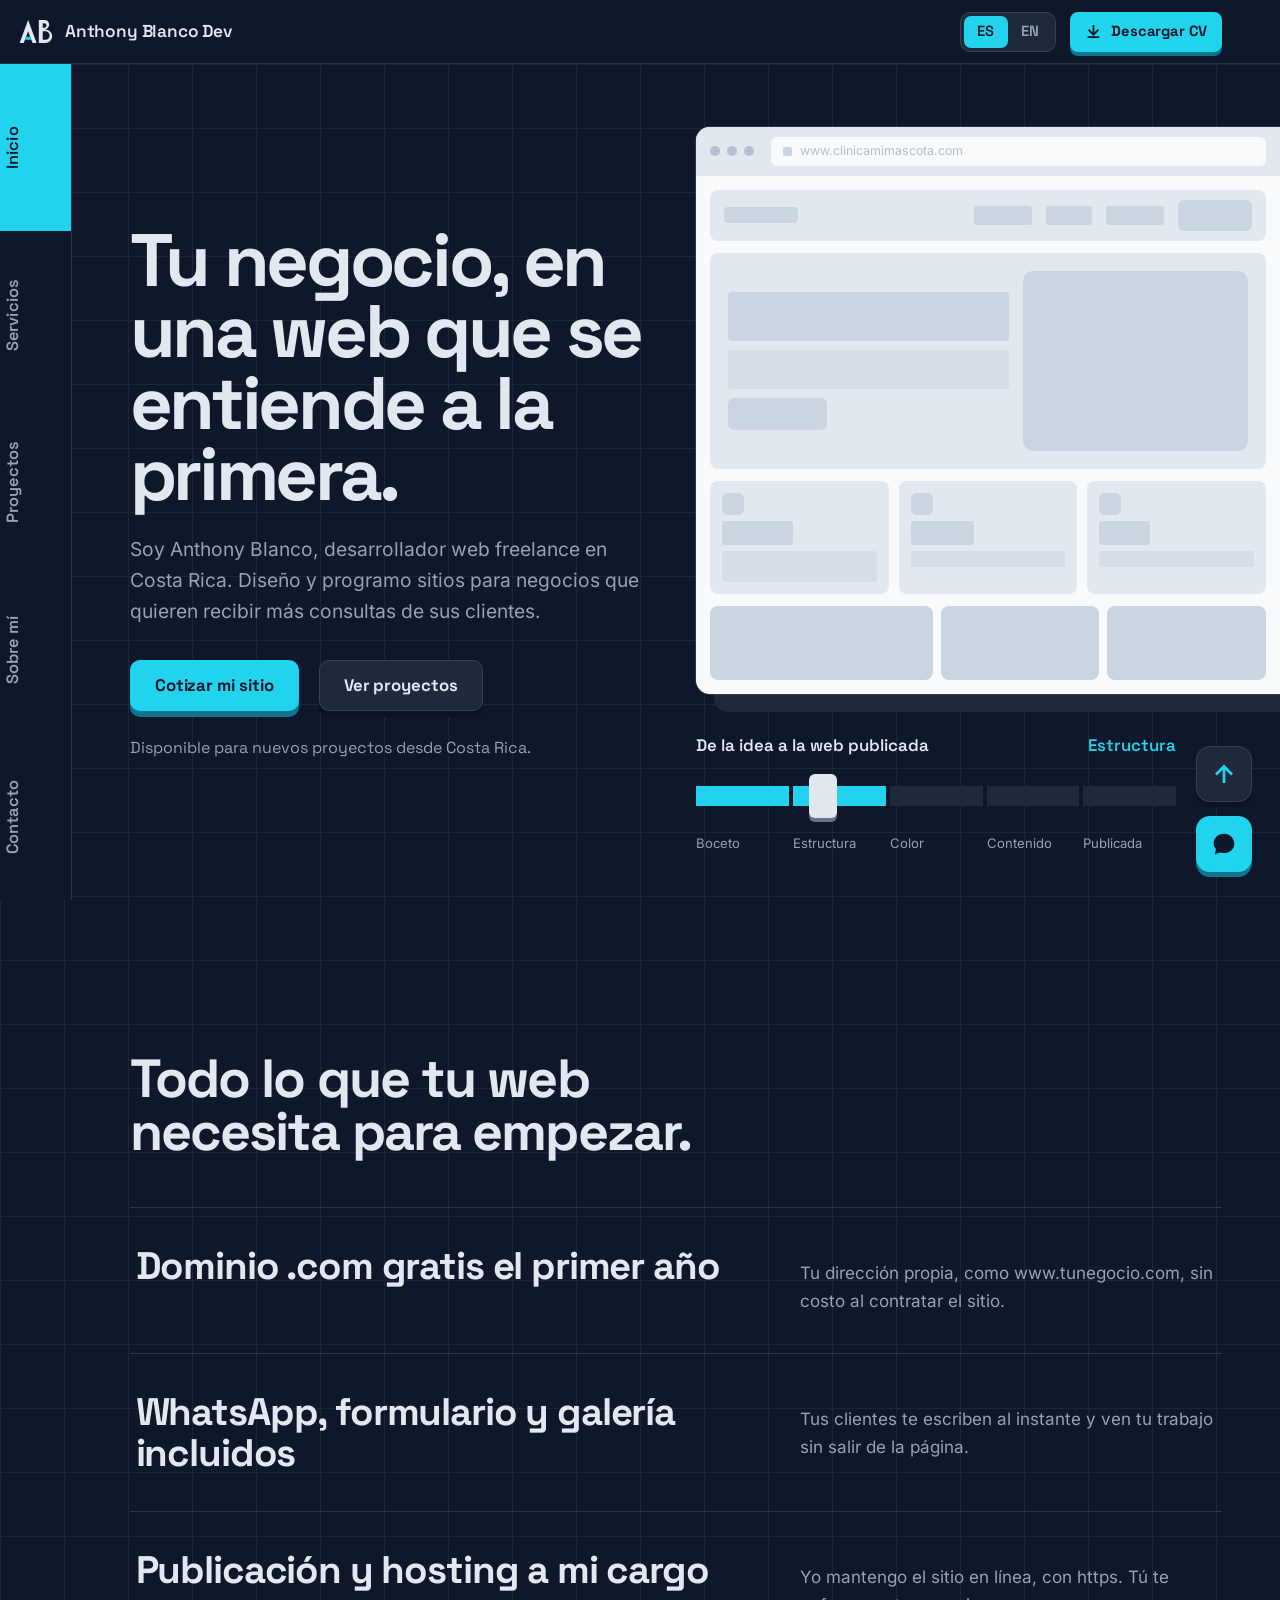
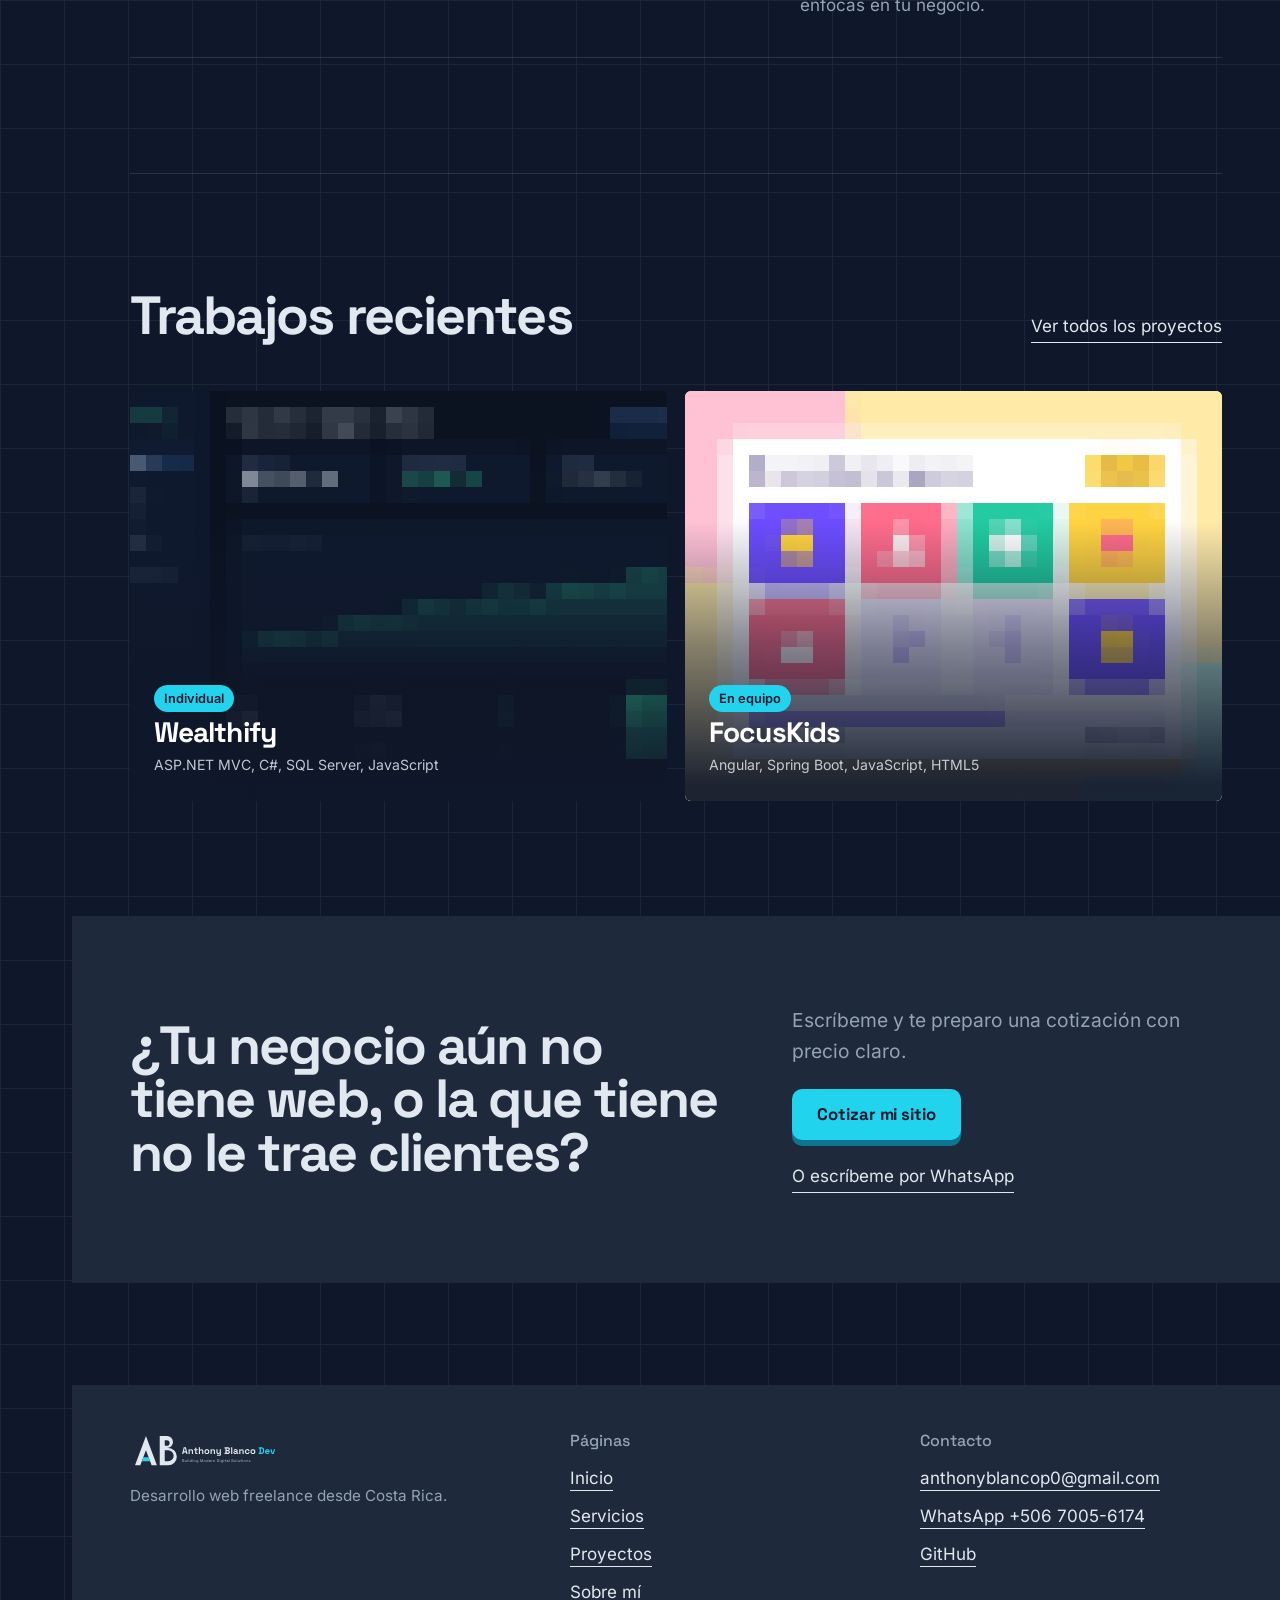
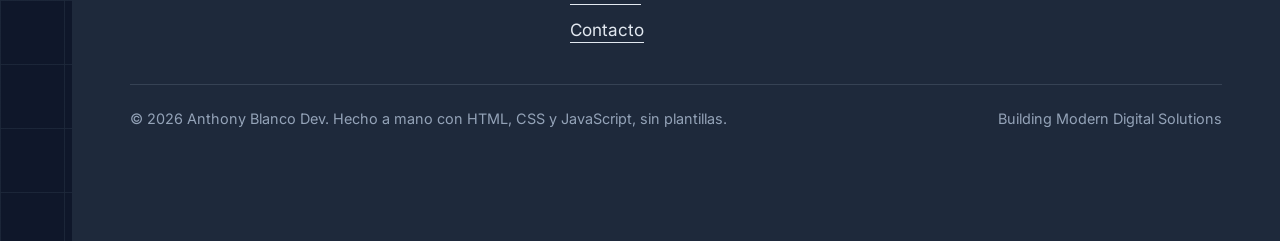
==== proyecto/index.html @ fc7e2f0b "Portafolio freelance multipágina en proyecto/ Cinco páginas, ES/EN, galería con enfoque pixelado, tr" ====
<!DOCTYPE html>
<html lang="es" data-lang="es">
<head>
<meta charset="UTF-8">
<meta name="viewport" content="width=device-width, initial-scale=1">
<title data-i18n="t.home">Anthony Blanco Dev | Desarrollador web freelance en Costa Rica</title>
<meta name="description" content="Sitios web a la medida para negocios en Costa Rica: WhatsApp, formulario, galería, dominio .com y hosting incluidos." data-i18n-attr="content:t.home.d">
<meta name="theme-color" content="#0F172A">
<link rel="canonical" href="https://anthonyblanco-dev.github.io/proyecto/">
<meta property="og:type" content="website">
<meta property="og:title" content="Anthony Blanco Dev | Desarrollador web freelance en Costa Rica">
<meta property="og:description" content="Sitios web a la medida para negocios en Costa Rica: WhatsApp, formulario, galería, dominio .com y hosting incluidos.">
<meta property="og:url" content="https://anthonyblanco-dev.github.io/proyecto/">
<meta property="og:image" content="https://anthonyblanco-dev.github.io/proyecto/promo.png">
<meta name="twitter:card" content="summary_large_image">
<link rel="icon" href="assets/brand/favicon.svg" type="image/svg+xml">
<link rel="icon" href="assets/brand/favicon-32.png" sizes="32x32" type="image/png">
<link rel="icon" href="assets/brand/favicon.ico" sizes="any">
<link rel="apple-touch-icon" href="assets/brand/favicon-512.png">
<link rel="preload" href="assets/fonts/space-grotesk-latin-wght-normal.woff2" as="font" type="font/woff2" crossorigin>
<link rel="preload" href="assets/fonts/inter-latin-wght-normal.woff2" as="font" type="font/woff2" crossorigin>
<link rel="stylesheet" href="assets/css/main.css">
<script>
try {
  if (localStorage.getItem("ab-lang") === "en") { document.documentElement.lang = "en"; document.documentElement.dataset.lang = "en"; }
  if (sessionStorage.getItem("ab-mosaic") && !matchMedia("(prefers-reduced-motion: reduce)").matches) document.documentElement.classList.add("is-entering");
} catch (e) {}
</script>
<script type="application/ld+json">{"@context":"https://schema.org","@type":"ProfessionalService","name":"Anthony Blanco Dev","description":"Desarrollo web freelance desde Costa Rica","url":"https://anthonyblanco-dev.github.io/proyecto/","email":"anthonyblancop0@gmail.com","telephone":"+50670056174","areaServed":"CR","founder":{"@type":"Person","name":"Anthony Blanco Paniagua"}}</script>
</head>
<body data-page="index.html">
<a data-i18n="skip" class="skip" href="#contenido">Saltar al contenido</a>

<header class="site-head">
  <a class="brand" href="index.html" aria-label="Anthony Blanco Dev, ir al inicio" data-i18n-attr="aria-label:brand.aria">
    <img src="assets/brand/logo-monograma.svg" alt="" width="34" height="34">
    <span>Anthony Blanco Dev</span>
  </a>
  <div class="head-tools">
    <div class="lang" role="group" aria-label="Cambiar idioma" data-i18n-attr="aria-label:lang.aria" data-lang="es">
      <button type="button" data-set-lang="es" lang="es" aria-pressed="true" aria-label="Español">ES</button>
      <button type="button" data-set-lang="en" lang="en" aria-pressed="false" aria-label="English">EN</button>
    </div>
    <a class="key key--sm" href="assets/cv/CV_Imagen_Anthony_Blanco_ES.pdf" download><svg viewBox="0 0 24 24" aria-hidden="true"><path d="M12 4v11M6 10.5 12 16.5l6-6M5 20h14" fill="none" stroke="currentColor" stroke-width="2.6" stroke-linecap="square"/></svg><span class="cv-long" data-i18n="cv.dl">Descargar CV</span><span class="cv-short" data-i18n="cv.dl2">CV</span></a>
  </div>
</header>

<nav class="rail" aria-label="Navegación principal" data-i18n-attr="aria-label:nav.aria">
  <ul><li><a href="index.html" aria-current="page" data-i18n="nav.home">Inicio</a></li><li><a href="servicios.html" data-i18n="nav.services">Servicios</a></li><li><a href="proyectos.html" data-i18n="nav.projects">Proyectos</a></li><li><a href="sobre-mi.html" data-i18n="nav.about">Sobre mí</a></li><li><a href="contacto.html" data-i18n="nav.contact">Contacto</a></li></ul><span class="marker" aria-hidden="true"></span>
</nav>

<main id="contenido" tabindex="-1">

<section class="hero" aria-labelledby="h-hero">
  <div class="hero__copy stack">
    <h1 id="h-hero" class="h-xl" data-i18n="home.h1">Tu negocio, en una web que se entiende a la primera.</h1>
    <p data-i18n="home.lead" class="lead">Soy Anthony Blanco, desarrollador web freelance en Costa Rica. Diseño y programo sitios para negocios que quieren recibir más consultas de sus clientes.</p>
    <div class="hero__cta">
      <a class="key" href="contacto.html" data-i18n="cta.quote">Cotizar mi sitio</a>
      <a class="key key--ghost" href="proyectos.html" data-i18n="cta.projects">Ver proyectos</a>
    </div>
    <p data-i18n="home.place" class="hero__place">Disponible para nuevos proyectos desde Costa Rica.</p>
  </div>

  <div class="builder" id="builder" data-stage="0">
    <div class="builder__frame" role="img" aria-label="Maqueta de la web de una clínica veterinaria que se construye por etapas: boceto, estructura, color, contenido y publicada." data-i18n-attr="aria-label:mock.aria">
      <div class="win-bar" aria-hidden="true"><i></i><i></i><i></i><span class="win-url"><span class="lock"></span><span class="url-t">www.clinicamimascota.com</span></span></div>
      <div class="site" aria-hidden="true">
        <div class="s-nav s-box"><span class="s-logo">Mi Mascota</span><span class="sp"></span>
          <span class="s-link" data-i18n="mock.l1">Servicios</span><span class="s-link" data-i18n="mock.l2">Equipo</span><span class="s-link" data-i18n="mock.l3">Contacto</span><span class="s-btn" data-i18n="mock.cta">Agendar</span></div>
        <div class="s-hero s-box">
          <div class="s-copy"><span class="s-h" data-i18n="mock.h">Cuidamos a tu mascota como a la nuestra</span><span class="s-p" data-i18n="mock.p">Consultas, vacunas y cirugía con atención cercana.</span><span class="s-cta" data-i18n="mock.cta2">Agendar cita</span></div>
          <div class="s-pic"><svg viewBox="0 0 64 64" aria-hidden="true"><g fill="#14532d"><ellipse cx="32" cy="42" rx="14" ry="11"/><ellipse cx="13" cy="28" rx="6" ry="8"/><ellipse cx="25" cy="17" rx="6" ry="8.5"/><ellipse cx="39" cy="17" rx="6" ry="8.5"/><ellipse cx="51" cy="28" rx="6" ry="8"/></g></svg></div>
        </div>
        <div class="s-cards">
          <div class="s-card s-box"><i class="ic"></i><b data-i18n="mock.c1">Consultas</b><span class="t" data-i18n="mock.c1t">Revisión completa de tu mascota.</span></div>
          <div class="s-card s-box"><i class="ic"></i><b data-i18n="mock.c2">Vacunas</b><span class="t" data-i18n="mock.c2t">Esquema al día, sin filas.</span></div>
          <div class="s-card s-box"><i class="ic"></i><b data-i18n="mock.c3">Cirugía</b><span class="t" data-i18n="mock.c3t">Equipo y sala preparados.</span></div>
        </div>
        <div class="s-gal"><i></i><i></i><i></i></div>
        <span class="s-live" data-i18n="mock.live">En línea</span>
        <span class="s-wa"><svg viewBox="0 0 24 24" aria-hidden="true"><path d="M12 2.5C6.7 2.5 2.5 6.4 2.5 11.2c0 2 .8 3.9 2.1 5.4L3.6 21.5l4.9-1.7c1.1.4 2.3.6 3.5.6 5.3 0 9.5-3.9 9.5-8.7S17.300 2.500 12 2.500z" fill="currentColor"/><circle cx="8" cy="11.3" r="1.35" fill="#16a34a"/><circle cx="12" cy="11.3" r="1.35" fill="#16a34a"/><circle cx="16" cy="11.3" r="1.35" fill="#16a34a"/></svg></span>
      </div>
    </div>
    <div class="stages">
      <div class="stages__label"><span data-i18n="stages.title">De la idea a la web publicada</span><output id="stage-name" aria-live="polite">Boceto</output></div>
      <div class="stages__track">
        <div class="stages__cells" aria-hidden="true"><i></i><i></i><i></i><i></i><i></i></div>
        <input type="range" id="stage" min="0" max="4" step="1" value="0" aria-label="Etapa del proyecto" data-i18n-attr="aria-label:stages.aria">
      </div>
      <div class="stages__names"><button type="button" data-stage-go="0" data-i18n="js.st0">Boceto</button><button type="button" data-stage-go="1" data-i18n="js.st1">Estructura</button><button type="button" data-stage-go="2" data-i18n="js.st2">Color</button><button type="button" data-stage-go="3" data-i18n="js.st3">Contenido</button><button type="button" data-stage-go="4" data-i18n="js.st4">Publicada</button></div>
    </div>
  </div>
</section>

<section class="sec" aria-labelledby="h-facts">
  <div class="wrap">
    <div class="split-head"><h2 id="h-facts" class="h-lg" style="max-width:18ch" data-i18n="home.facts.h">Todo lo que tu web necesita para empezar.</h2></div>
    <div class="facts">
      <div class="fact"><h3 data-i18n="home.f1.h">Dominio .com gratis el primer año</h3><p data-i18n="home.f1.p">Tu dirección propia, como www.tunegocio.com, sin costo al contratar el sitio.</p></div>
      <div class="fact"><h3 data-i18n="home.f2.h">WhatsApp, formulario y galería incluidos</h3><p data-i18n="home.f2.p">Tus clientes te escriben al instante y ven tu trabajo sin salir de la página.</p></div>
      <div class="fact"><h3 data-i18n="home.f3.h">Publicación y hosting a mi cargo</h3><p data-i18n="home.f3.p">Yo mantengo el sitio en línea, con https. Tú te enfocas en tu negocio.</p></div>
    </div>
  </div>
</section>

<section class="sec" aria-labelledby="h-recent">
  <div class="wrap">
    <div class="split-head">
      <h2 id="h-recent" class="h-lg" data-i18n="home.recent">Trabajos recientes</h2>
      <a class="link" href="proyectos.html" data-i18n="home.all">Ver todos los proyectos</a>
    </div>
    <div class="gallery gallery--home">
      <div class="cell"><a class="tile" href="proyectos.html?p=wealthify" data-pid="wealthify"><img src="assets/img/proyectos/wealthify.webp" alt="Panel de Wealthify con gráfico de rendimiento y lista de acciones" data-i18n-attr="alt:p.wealthify.alt" width="1200" height="800" loading="lazy" decoding="async"><canvas aria-hidden="true"></canvas><span class="tile__info"><span class="tile__tag" data-i18n="kind.individual">Individual</span><span class="tile__name">Wealthify</span><span class="tile__tech">ASP.NET MVC, C#, SQL Server, JavaScript</span></span><span class="tile__hint"><svg viewBox="0 0 24 24" aria-hidden="true"><path d="M9 5H5v4M15 19h4v-4M5 5l5.5 5.5M19 19l-5.5-5.5" fill="none" stroke="currentColor" stroke-width="2.6" stroke-linecap="square"/></svg></span></a></div>
      <div class="cell"><a class="tile" href="proyectos.html?p=focuskids" data-pid="focuskids"><img src="assets/img/proyectos/focuskids.webp" alt="Juego de memoria de FocusKids con tarjetas de colores" data-i18n-attr="alt:p.focuskids.alt" width="1200" height="800" loading="lazy" decoding="async"><canvas aria-hidden="true"></canvas><span class="tile__info"><span class="tile__tag" data-i18n="kind.team">En equipo</span><span class="tile__name">FocusKids</span><span class="tile__tech">Angular, Spring Boot, JavaScript, HTML5</span></span><span class="tile__hint"><svg viewBox="0 0 24 24" aria-hidden="true"><path d="M9 5H5v4M15 19h4v-4M5 5l5.5 5.5M19 19l-5.5-5.5" fill="none" stroke="currentColor" stroke-width="2.6" stroke-linecap="square"/></svg></span></a></div>
    </div>
  </div>
</section>

<section class="band" aria-labelledby="h-cta">
  <div class="wrap cta-final">
    <h2 id="h-cta" class="h-lg" data-i18n="home.cta.h">¿Tu negocio aún no tiene web, o la que tiene no le trae clientes?</h2>
    <div class="cta-final__act">
      <p data-i18n="home.cta.p" class="lead">Escríbeme y te preparo una cotización con precio claro.</p>
      <a class="key" href="contacto.html" data-i18n="cta.quote">Cotizar mi sitio</a>
      <a class="link" href="https://wa.me/50670056174" target="_blank" rel="noopener" data-i18n="home.cta.wa">O escríbeme por WhatsApp</a>
    </div>
  </div>
</section>

<footer class="site-foot">
  <div class="foot__grid">
    <div class="foot__brand">
      <img src="assets/brand/logo-horizontal.svg" alt="Anthony Blanco Dev" width="150" height="36" loading="lazy">
      <p data-i18n="foot.tag">Desarrollo web freelance desde Costa Rica.</p>
    </div>
    <div class="foot__col">
      <h2 data-i18n="foot.pages">Páginas</h2>
      <ul><li><a class="link" href="index.html" data-i18n="nav.home">Inicio</a></li><li><a class="link" href="servicios.html" data-i18n="nav.services">Servicios</a></li><li><a class="link" href="proyectos.html" data-i18n="nav.projects">Proyectos</a></li><li><a class="link" href="sobre-mi.html" data-i18n="nav.about">Sobre mí</a></li><li><a class="link" href="contacto.html" data-i18n="nav.contact">Contacto</a></li></ul>
    </div>
    <div class="foot__col">
      <h2 data-i18n="foot.contact">Contacto</h2>
      <ul>
        <li><a class="link" href="mailto:anthonyblancop0@gmail.com">anthonyblancop0@gmail.com</a></li>
        <li><a class="link" href="https://wa.me/50670056174" target="_blank" rel="noopener">WhatsApp +506 7005-6174</a></li>
        <li><a class="link" href="https://github.com/anthonyblanco-dev" target="_blank" rel="noopener">GitHub</a></li>
      </ul>
    </div>
  </div>
  <div class="foot__legal">
    <span data-i18n="foot.legal">© 2026 Anthony Blanco Dev. Hecho a mano con HTML, CSS y JavaScript, sin plantillas.</span>
    <span>Building Modern Digital Solutions</span>
  </div>
</footer>
</main>

<div class="float">
  <div class="wa-panel" id="wa-panel" role="dialog" aria-modal="false" aria-label="Chat de WhatsApp" data-i18n-attr="aria-label:wa.aria">
    <button class="wa-close" type="button" aria-label="Cerrar chat" data-i18n-attr="aria-label:wa.close">&times;</button>
    <div class="wa-panel__head"><img src="assets/brand/favicon.svg" alt="" width="34" height="34"><div><b>Anthony Blanco</b><small data-i18n="wa.sub">Responde por WhatsApp</small></div></div>
    <div class="wa-panel__body">
      <div data-i18n="wa.hi" class="wa-bubble">Hola, soy Anthony. Cuéntame qué necesitas y seguimos la conversación por WhatsApp.</div>
      <label class="sr-only" for="wa-text" data-i18n="wa.label">Tu mensaje</label>
      <textarea id="wa-text" rows="3" placeholder="Escribe tu mensaje" data-i18n-attr="placeholder:wa.ph"></textarea>
      <button class="key key--sm" type="button" id="wa-send"><svg viewBox="0 0 24 24" aria-hidden="true"><path d="M12 2.5C6.7 2.5 2.5 6.4 2.5 11.2c0 2 .8 3.9 2.1 5.4L3.6 21.5l4.9-1.7c1.1.4 2.3.6 3.5.6 5.3 0 9.5-3.9 9.5-8.7S17.300 2.500 12 2.500z" fill="currentColor"/><circle cx="8" cy="11.3" r="1.35" fill="var(--dot,#0F172A)"/><circle cx="12" cy="11.3" r="1.35" fill="var(--dot,#0F172A)"/><circle cx="16" cy="11.3" r="1.35" fill="var(--dot,#0F172A)"/></svg><span data-i18n="wa.send">Abrir WhatsApp</span></button>
    </div>
  </div>
  <button class="fab fab--top" type="button" id="to-top" aria-label="Volver arriba" data-i18n-attr="aria-label:top.aria">
    <svg class="ring" viewBox="0 0 58 58" aria-hidden="true"><rect x="1.500" y="1.500" width="55" height="55" rx="14" pathLength="100" stroke-dasharray="100" stroke-dashoffset="100"/></svg>
    <svg viewBox="0 0 24 24" aria-hidden="true"><path d="M12 19V6M5.5 11.5 12 5l6.5 6.5" fill="none" stroke="currentColor" stroke-width="2.6" stroke-linecap="square"/></svg>
  </button>
  <button class="fab fab--wa" type="button" id="wa-open" aria-expanded="false" aria-controls="wa-panel" aria-label="Abrir chat de WhatsApp" data-i18n-attr="aria-label:wa.open"><svg viewBox="0 0 24 24" aria-hidden="true"><path d="M12 2.5C6.7 2.5 2.5 6.4 2.5 11.2c0 2 .8 3.9 2.1 5.4L3.6 21.5l4.9-1.7c1.1.4 2.3.6 3.5.6 5.3 0 9.5-3.9 9.5-8.7S17.300 2.500 12 2.500z" fill="currentColor"/><circle cx="8" cy="11.3" r="1.35" fill="var(--dot,#0F172A)"/><circle cx="12" cy="11.3" r="1.35" fill="var(--dot,#0F172A)"/><circle cx="16" cy="11.3" r="1.35" fill="var(--dot,#0F172A)"/></svg></button>
</div>

<div class="mosaic" id="mosaic" hidden aria-hidden="true"></div>
<script src="assets/js/i18n.js"></script>
<script src="assets/js/app.js"></script>
</body>
</html>
---- proyecto/assets/css/main.css ----
/* =========================================================
   Anthony Blanco Dev · portafolio freelance
   Concepto: "resolución" — todo pasa de bloques gruesos a detalle.
   Paleta 60-30-10 (Tarea 2): #0F172A · #1E293B · #22D3EE
   ========================================================= */

@font-face {
  font-family: "Space Grotesk";
  src: url("../fonts/space-grotesk-latin-wght-normal.woff2") format("woff2");
  font-weight: 300 700;
  font-display: swap;
}
@font-face {
  font-family: "Inter";
  src: url("../fonts/inter-latin-wght-normal.woff2") format("woff2");
  font-weight: 100 900;
  font-display: swap;
}

:root {
  --base: #0F172A;          /* 60% */
  --surface: #1E293B;       /* 30% */
  --accent: #22D3EE;        /* 10% */
  --accent-deep: #0E7490;   /* borde inferior de las teclas */
  --text: #E2E8F0;
  --muted: #94A3B8;
  --line: rgba(148, 163, 184, .2);

  --cell: 64px;             /* misma medida: cuadrícula de fondo y mosaico */
  --head-h: 64px;
  --rail-w: 72px;
  --gutter: clamp(20px, 4.5vw, 64px);
  --maxw: 1240px;

  --f-display: "Space Grotesk", system-ui, sans-serif;
  --f-body: "Inter", system-ui, sans-serif;

  --step: steps(5, end);    /* movimiento "por pasos", como píxeles */
}

*, *::before, *::after { box-sizing: border-box; }
* { margin: 0; }
html { scroll-behavior: smooth; -webkit-text-size-adjust: 100%; }
body {
  min-height: 100svh;
  background-color: var(--base);
  background-image:
    linear-gradient(to right, rgba(30, 41, 59, .85) 1px, transparent 1px),
    linear-gradient(to bottom, rgba(30, 41, 59, .85) 1px, transparent 1px);
  background-size: var(--cell) var(--cell);
  color: var(--text);
  font-family: var(--f-body);
  font-size: 1.0625rem;
  line-height: 1.65;
  -webkit-font-smoothing: antialiased;
  overflow-x: hidden;
}
img, svg, canvas { display: block; max-width: 100%; }
button, input, select, textarea { font: inherit; color: inherit; }
button { cursor: pointer; background: none; border: 0; padding: 0; }
ul, ol { padding: 0; list-style: none; }
h1, h2, h3, h4 { font-family: var(--f-display); line-height: 1.05; letter-spacing: -.02em; font-weight: 700; }
p { max-width: 62ch; }

:focus-visible { outline: 3px solid var(--accent); outline-offset: 3px; border-radius: 4px; }
::selection { background: var(--accent); color: var(--base); }

.sr-only {
  position: absolute !important; width: 1px; height: 1px; margin: -1px; padding: 0;
  overflow: hidden; clip: rect(0 0 0 0); white-space: nowrap; border: 0;
}
.skip {
  position: fixed; left: 12px; top: -80px; z-index: 200;
  background: var(--accent); color: var(--base); padding: 12px 18px; border-radius: 8px; font-weight: 600;
  transition: top .15s;
}
.skip:focus { top: 12px; }

/* ---------- enlaces: subrayado que ondula ---------- */
.link {
  color: var(--text);
  text-decoration: none;
  background: linear-gradient(currentColor, currentColor) 0 100% / 100% 1px no-repeat;
  padding-bottom: 3px;
}
.link:hover, .link:focus-visible {
  color: var(--accent);
  background: url("data:image/svg+xml,%3Csvg xmlns='http://www.w3.org/2000/svg' width='12' height='5' viewBox='0 0 12 5'%3E%3Cpath d='M0 2.5 Q3 -.5 6 2.5 T12 2.5' fill='none' stroke='%2322D3EE' stroke-width='1.4'/%3E%3C/svg%3E") 0 100% / 12px 5px repeat-x;
  animation: wave .5s steps(6) infinite;
}
@keyframes wave { to { background-position-x: 12px; } }

/* ---------- botones tipo tecla ---------- */
.key {
  --k: var(--accent); --k-edge: var(--accent-deep); --k-ink: var(--base);
  position: relative;
  display: inline-flex; align-items: center; justify-content: center; gap: .6em;
  min-height: 48px; padding: .7em 1.5em;
  background: var(--k); color: var(--k-ink);
  font-family: var(--f-display); font-weight: 700; font-size: 1.05rem; letter-spacing: -.005em;
  text-decoration: none; border-radius: 10px;
  box-shadow: 0 6px 0 0 var(--k-edge);
  transform: translateY(0);
  transition: transform .14s cubic-bezier(.3, 1.7, .5, 1), box-shadow .14s cubic-bezier(.3, 1.7, .5, 1);
  user-select: none; -webkit-tap-highlight-color: transparent;
}
.key:hover { transform: translateY(-3px); box-shadow: 0 9px 0 0 var(--k-edge); }
.key:active, .key.is-down { transform: translateY(6px); box-shadow: 0 0 0 0 var(--k-edge); transition-duration: .05s; }
.key--ghost { --k: var(--surface); --k-edge: #0b1220; --k-ink: var(--text); outline: 1px solid var(--line); outline-offset: -1px; }
.key--ghost:hover { --k-ink: var(--accent); }
.key--sm { min-height: 40px; padding: .4em 1.05em; font-size: .92rem; border-radius: 8px; box-shadow: 0 4px 0 0 var(--k-edge); }
.key--sm:hover { box-shadow: 0 6px 0 0 var(--k-edge); }
.key svg { width: 1.15em; height: 1.15em; flex: none; }

/* celdas que saltan al presionar */
.burst-cell {
  position: fixed; z-index: 150; pointer-events: none;
  width: 8px; height: 8px; background: var(--accent);
}

/* =========================================================
   ENCABEZADO + RIEL DE NAVEGACIÓN
   ========================================================= */
.site-head {
  position: fixed; inset: 0 0 auto 0; z-index: 60;
  height: var(--head-h);
  display: flex; align-items: center; justify-content: space-between; gap: 16px;
  padding: 0 var(--gutter) 0 0;
  background: var(--base);
  border-bottom: 1px solid var(--line);
}
.brand {
  display: flex; align-items: center; gap: 12px; height: 100%;
  padding-left: calc((var(--rail-w) - 34px) / 2);
  color: var(--text); text-decoration: none;
}
.brand img { width: 34px; height: 34px; object-fit: contain; }
.brand span { font-family: var(--f-display); font-weight: 600; font-size: 1.08rem; letter-spacing: -.01em; }
.head-tools { display: flex; align-items: center; gap: 14px; }

/* interruptor de idioma */
.lang {
  position: relative; display: inline-grid; grid-template-columns: 1fr 1fr;
  height: 40px; padding: 4px; border-radius: 10px;
  background: var(--surface); outline: 1px solid var(--line); outline-offset: -1px;
}
.lang button {
  position: relative; z-index: 1; min-width: 44px; padding: 0 10px; border-radius: 7px;
  font-family: var(--f-display); font-weight: 600; font-size: .92rem; color: var(--muted);
  transition: color .2s;
}
.lang button[aria-pressed="true"] { color: var(--base); }
.lang::before {
  content: ""; position: absolute; top: 4px; bottom: 4px; left: 4px; width: calc(50% - 4px);
  background: var(--accent); border-radius: 7px;
  transition: transform .26s steps(4, end);
}
.lang[data-lang="en"]::before { transform: translateX(100%); }

.rail {
  position: fixed; z-index: 55; top: var(--head-h); bottom: 0; left: 0; width: var(--rail-w);
  background: var(--base); border-right: 1px solid var(--line);
}
.rail ul { position: relative; z-index: 1; height: 100%; display: flex; flex-direction: column; }
.rail li { flex: 1 1 0; max-height: 190px; min-height: 100px; position: relative; }
.rail a {
  position: relative; z-index: 1;
  display: flex; align-items: center; justify-content: center; height: 100%;
  writing-mode: vertical-rl; transform: rotate(180deg);
  font-family: var(--f-display); font-weight: 600; font-size: 1.02rem; letter-spacing: .01em;
  color: var(--muted); text-decoration: none; transition: color .15s;
}
.rail a:hover, .rail a:focus-visible { color: var(--text); }
.rail a.under { color: var(--base); }
.rail .marker {
  position: absolute; z-index: 0; left: 0; right: 0; top: 0; height: 0;
  background: var(--accent);
  transition: transform .3s steps(6, end), height .3s steps(6, end);
  pointer-events: none;
}

/* barra inferior en móvil */
@media (max-width: 899px) {
  .rail {
    inset: auto 0 0 0; width: auto; height: 60px; top: auto;
    border-right: 0; border-top: 1px solid var(--line);
  }
  .rail ul { flex-direction: row; }
  .rail li { min-height: 0; max-height: none; }
  .rail a { writing-mode: horizontal-tb; transform: none; font-size: .82rem; text-align: center; padding: 0 2px; }
  .rail .marker { top: 0; bottom: auto; right: auto; height: 100% !important; }
  .brand { padding-left: var(--gutter); }
  .site-head { padding-right: var(--gutter); }
}
@media (max-width: 420px) {
  .brand span { display: none; }
}

/* =========================================================
   ESTRUCTURA
   ========================================================= */
main { padding: calc(var(--head-h) + clamp(36px, 7vh, 88px)) var(--gutter) 0 calc(var(--rail-w) + var(--gutter)); }
@media (max-width: 899px) { main { padding: calc(var(--head-h) + 36px) var(--gutter) 0; } }
.wrap { max-width: var(--maxw); margin-inline: auto; }
.sec { padding-block: clamp(56px, 9vw, 120px); }
.sec + .sec { border-top: 1px solid var(--line); }
.band { background: var(--surface); margin-inline: calc(-1 * var(--gutter)); padding-inline: var(--gutter); }
.h-xl { font-size: clamp(2.5rem, 5.8vw, 5.4rem); letter-spacing: -.045em; line-height: .96; }
.h-lg { font-size: clamp(2rem, 4.2vw, 3.6rem); letter-spacing: -.035em; line-height: 1; }
.h-md { font-size: clamp(1.35rem, 2.2vw, 1.9rem); letter-spacing: -.02em; }
.lead { font-size: clamp(1.1rem, 1.5vw, 1.3rem); color: var(--muted); line-height: 1.6; }
.stack > * + * { margin-top: var(--gap, 1.2em); }

/* =========================================================
   INICIO · héroe
   ========================================================= */
.hero {
  display: grid; grid-template-columns: minmax(0, 1fr) minmax(0, 1.02fr);
  gap: clamp(28px, 4vw, 72px); align-items: center;
  min-height: calc(100svh - var(--head-h) - clamp(36px, 7vh, 88px) - 24px);
  padding-bottom: clamp(40px, 6vw, 80px);
}
.hero__copy { --gap: 1.5rem; }
.hero__cta { display: flex; flex-wrap: wrap; gap: 18px 20px; padding-top: .6rem; }
.hero__place { font-family: var(--f-display); color: var(--muted); font-size: 1rem; }
@media (max-width: 1000px) { .hero { grid-template-columns: minmax(0, 1fr); min-height: 0; } }

/* ----- maqueta que se construye ----- */
.builder { margin-right: calc(-1 * var(--gutter)); }
@media (max-width: 1000px) { .builder { margin-right: 0; } }
.builder__frame {
  position: relative; border-radius: 14px 0 0 14px; overflow: hidden;
  background: #f8fafc; color: #0f172a;
  box-shadow: 0 0 0 1px var(--line), 18px 18px 0 0 var(--surface);
  transition: box-shadow .5s var(--step);
}
@media (max-width: 1000px) { .builder__frame { border-radius: 14px; box-shadow: 0 0 0 1px var(--line), 10px 10px 0 0 var(--surface); } }
.builder[data-stage="4"] .builder__frame { box-shadow: 0 0 0 2px var(--accent), 18px 18px 0 0 var(--accent-deep); }
.win-bar { display: flex; align-items: center; gap: 7px; padding: 10px 14px; background: #e2e8f0; }
.win-bar > i { width: 10px; height: 10px; border-radius: 50%; background: #b6c0d0; }
.win-url {
  margin-left: 10px; flex: 1; display: flex; align-items: center; gap: 8px;
  background: #f8fafc; border-radius: 6px; padding: 4px 12px; font-size: .78rem; color: #475569; min-height: 26px; overflow: hidden;
}
.win-url .lock { width: 9px; height: 9px; border-radius: 2px; background: #cbd5e1; flex: none; transition: background .4s var(--step); }
.win-url .url-t { white-space: nowrap; opacity: .35; transition: opacity .4s var(--step); }
.builder[data-stage="4"] .lock { background: #16a34a; }
.builder[data-stage="4"] .url-t { opacity: 1; color: #0f172a; }

.site { position: relative; padding: 14px; display: grid; grid-template-columns: minmax(0, 1fr); gap: 12px; min-height: 380px; align-content: start; }
.site * { transition: background-color .45s var(--step), color .45s var(--step), outline-color .45s var(--step), opacity .45s var(--step), transform .45s var(--step), border-color .45s var(--step); }

/* piezas: boceto por defecto */
.s-box { outline: 2px dashed #b6c0d0; outline-offset: -2px; border-radius: 8px; background: transparent; }
.s-nav { display: flex; align-items: center; gap: 14px; padding: 10px 14px; }
.s-logo { width: 74px; height: 16px; border-radius: 4px; background: #cbd5e1; flex: none; font-size: .72rem; font-weight: 700; line-height: 16px; color: transparent; font-family: var(--f-display); text-align: center; }
.s-nav .sp { flex: 1; }
.s-link { font-size: .72rem; padding: 0 4px; border-radius: 3px; background: #cbd5e1; color: transparent; }
.s-cta, .s-nav .s-btn { font-size: .74rem; font-weight: 700; padding: 6px 12px; border-radius: 6px; background: #cbd5e1; color: transparent; font-family: var(--f-display); }
.s-hero { display: grid; grid-template-columns: 1.25fr 1fr; gap: 14px; padding: 18px; align-items: center; }
.s-copy { display: grid; gap: 9px; justify-items: start; }
.s-h { font-family: var(--f-display); font-size: 1.28rem; line-height: 1.1; letter-spacing: -.02em; font-weight: 700; padding: 2px 4px; border-radius: 4px; background: #cbd5e1; color: transparent; }
.s-p { font-size: .76rem; line-height: 1.45; padding: 2px 4px; border-radius: 4px; background: #d6dde8; color: transparent; }
.s-pic { aspect-ratio: 4 / 3.2; border-radius: 10px; display: grid; place-items: center; background: transparent; }
.s-pic svg { width: 44%; opacity: 0; transform: scale(.6); }
.s-cards { display: grid; grid-template-columns: repeat(3, 1fr); gap: 10px; }
.s-card { padding: 12px; display: grid; gap: 6px; align-content: start; min-height: 86px; }
.s-card .ic { width: 22px; height: 22px; border-radius: 6px; background: #cbd5e1; }
.s-card b { font-family: var(--f-display); font-size: .82rem; padding: 1px 4px; border-radius: 3px; background: #cbd5e1; color: transparent; justify-self: start; }
.s-card span.t { font-size: .68rem; line-height: 1.35; padding: 1px 4px; border-radius: 3px; background: #d6dde8; color: transparent; }
.s-gal { display: grid; grid-template-columns: 1.4fr 1fr 1fr; gap: 8px; height: 74px; }
.s-gal i { border-radius: 8px; outline: 2px dashed #b6c0d0; outline-offset: -2px; background: transparent; }
.s-wa {
  position: absolute; right: 16px; bottom: 16px; width: 46px; height: 46px; border-radius: 50%;
  background: #16a34a; display: grid; place-items: center; opacity: 0; transform: scale(.2);
}
.s-wa { color: #fff; }
.s-wa svg { width: 22px; height: 22px; }
.s-live {
  position: absolute; left: 16px; bottom: 18px; display: flex; align-items: center; gap: 7px;
  font-size: .72rem; font-weight: 600; background: #0f172a; color: #e2e8f0; padding: 5px 11px; border-radius: 99px; opacity: 0; transform: translateY(10px);
}
.s-live::before { content: ""; width: 7px; height: 7px; border-radius: 50%; background: #22d3ee; }

/* 1 · estructura */
.builder[data-stage="1"] .s-box, .builder[data-stage="2"] .s-box, .builder[data-stage="3"] .s-box, .builder[data-stage="4"] .s-box { outline-color: transparent; background: #e2e8f0; }
.builder[data-stage="1"] .s-gal i, .builder[data-stage="2"] .s-gal i, .builder[data-stage="3"] .s-gal i, .builder[data-stage="4"] .s-gal i { outline-color: transparent; background: #cbd5e1; }
.builder[data-stage="1"] .s-pic, .builder[data-stage="2"] .s-pic, .builder[data-stage="3"] .s-pic, .builder[data-stage="4"] .s-pic { background: #cbd5e1; }

/* 2 · color (paleta de la clínica) */
.builder:is([data-stage="2"], [data-stage="3"], [data-stage="4"]) .s-nav { background: #14532d; }
.builder:is([data-stage="2"], [data-stage="3"], [data-stage="4"]) .s-logo { background: #bbf7d0; }
.builder:is([data-stage="2"], [data-stage="3"], [data-stage="4"]) .s-link { background: #4ade80; }
.builder:is([data-stage="2"], [data-stage="3"], [data-stage="4"]) .s-nav .s-btn { background: #f97316; }
.builder:is([data-stage="2"], [data-stage="3"], [data-stage="4"]) .s-hero { background: #dcfce7; }
.builder:is([data-stage="2"], [data-stage="3"], [data-stage="4"]) .s-h { background: #14532d; }
.builder:is([data-stage="2"], [data-stage="3"], [data-stage="4"]) .s-p { background: #86efac; }
.builder:is([data-stage="2"], [data-stage="3"], [data-stage="4"]) .s-cta { background: #f97316; }
.builder:is([data-stage="2"], [data-stage="3"], [data-stage="4"]) .s-pic { background: #86efac; }
.builder:is([data-stage="2"], [data-stage="3"], [data-stage="4"]) .s-card { background: #ffffff; outline: 1px solid #d1fae5; }
.builder:is([data-stage="2"], [data-stage="3"], [data-stage="4"]) .s-card .ic { background: #f97316; }
.builder:is([data-stage="2"], [data-stage="3"], [data-stage="4"]) .s-card b { background: #14532d; }
.builder:is([data-stage="2"], [data-stage="3"], [data-stage="4"]) .s-card span.t { background: #bbf7d0; }
.builder:is([data-stage="2"], [data-stage="3"], [data-stage="4"]) .s-gal i:nth-child(1) { background: #fdba74; }
.builder:is([data-stage="2"], [data-stage="3"], [data-stage="4"]) .s-gal i:nth-child(2) { background: #86efac; }
.builder:is([data-stage="2"], [data-stage="3"], [data-stage="4"]) .s-gal i:nth-child(3) { background: #fde68a; }

/* 3 · contenido (los bloques se vuelven texto) */
.builder:is([data-stage="3"], [data-stage="4"]) .s-logo { color: #14532d; }
.builder:is([data-stage="3"], [data-stage="4"]) .s-link { background: transparent; color: #bbf7d0; }
.builder:is([data-stage="3"], [data-stage="4"]) .s-nav .s-btn, .builder:is([data-stage="3"], [data-stage="4"]) .s-cta { color: #fff; }
.builder:is([data-stage="3"], [data-stage="4"]) .s-h { background: transparent; color: #14532d; }
.builder:is([data-stage="3"], [data-stage="4"]) .s-p { background: transparent; color: #166534; }
.builder:is([data-stage="3"], [data-stage="4"]) .s-card b { background: transparent; color: #14532d; }
.builder:is([data-stage="3"], [data-stage="4"]) .s-card span.t { background: transparent; color: #3f6b4d; }
.builder:is([data-stage="3"], [data-stage="4"]) .s-pic svg { opacity: 1; transform: scale(1); }
.builder:is([data-stage="3"], [data-stage="4"]) .s-pic { background: linear-gradient(160deg, #86efac, #4ade80); }
.builder:is([data-stage="3"], [data-stage="4"]) .s-logo { background: #bbf7d0; }

/* 4 · publicada */
.builder[data-stage="4"] .s-wa { opacity: 1; transform: scale(1); transition-timing-function: cubic-bezier(.3, 1.8, .5, 1); transition-duration: .35s; }
.builder[data-stage="4"] .s-live { opacity: 1; transform: translateY(0); }

@media (max-width: 560px) { .s-link { display: none; } .s-hero { grid-template-columns: 1.3fr 1fr; padding: 12px; } .s-h { font-size: 1rem; } .s-card { padding: 8px; } .s-card span.t { display: none; } .s-card { min-height: 64px; } }

/* control de etapas */
.stages { margin-top: 38px; padding-right: 104px; --stage: 0; }
@media (max-width: 1000px) { .stages { padding-right: 0; } }
.stages__label { font-family: var(--f-display); font-weight: 600; font-size: 1.05rem; margin-bottom: 14px; display: flex; justify-content: space-between; gap: 12px; flex-wrap: wrap; }
.stages__label output { color: var(--accent); }
.stages__track { position: relative; height: 44px; }
.stages__cells { position: absolute; inset: 12px 0; display: grid; grid-template-columns: repeat(5, 1fr); gap: 4px; pointer-events: none; }
.stages__cells i { background: var(--surface); transition: background-color .2s steps(2); }
.stages__cells i.on { background: var(--accent); }
.stages input[type="range"] {
  position: absolute; inset: 0; width: 100%; height: 100%; margin: 0;
  -webkit-appearance: none; appearance: none; background: transparent; cursor: grab;
}
.stages input[type="range"]:active { cursor: grabbing; }
.stages input[type="range"]::-webkit-slider-runnable-track { height: 44px; background: transparent; }
.stages input[type="range"]::-moz-range-track { height: 44px; background: transparent; }
.stages input[type="range"]::-webkit-slider-thumb {
  -webkit-appearance: none; width: 28px; height: 44px; border-radius: 6px;
  background: var(--text); border: 0; box-shadow: 0 4px 0 0 #64748b;
}
.stages input[type="range"]::-moz-range-thumb { width: 28px; height: 44px; border-radius: 6px; background: var(--text); border: 0; box-shadow: 0 4px 0 0 #64748b; }
.stages input[type="range"]:focus-visible { outline: 3px solid var(--accent); outline-offset: 4px; }
.stages__names { display: grid; grid-template-columns: repeat(5, 1fr); gap: 4px; margin-top: 10px; font-size: .82rem; color: var(--muted); }
.stages__names button { text-align: left; color: inherit; padding: 4px 0; min-height: 32px; transition: color .15s; }
.stages__names button:hover, .stages__names button[aria-current="true"] { color: var(--text); }
@media (max-width: 520px) { .stages__names { font-size: .7rem; } }

/* ----- afirmaciones (filas que se llenan) ----- */
.facts { border-top: 1px solid var(--line); }
.fact {
  position: relative; isolation: isolate; overflow: hidden;
  display: grid; grid-template-columns: minmax(0, 1.5fr) minmax(0, 1fr); gap: 12px 40px; align-items: baseline;
  padding: clamp(22px, 3vw, 38px) 6px; border-bottom: 1px solid var(--line);
}
.fact::before {
  content: ""; position: absolute; inset: 0; z-index: -1; background: var(--accent);
  transform: scaleX(0); transform-origin: left; transition: transform .45s steps(8, end);
}
.fact:hover::before, .fact:focus-within::before { transform: scaleX(1); }
.fact h3 { font-size: clamp(1.5rem, 3vw, 2.5rem); letter-spacing: -.03em; transition: color .2s .12s; }
.fact p { color: var(--muted); transition: color .2s .12s; }
.fact:hover h3, .fact:hover p { color: var(--base); }
@media (max-width: 760px) { .fact { grid-template-columns: 1fr; } }

.split-head { display: flex; justify-content: space-between; align-items: end; gap: 24px; flex-wrap: wrap; margin-bottom: clamp(28px, 4vw, 48px); }

/* ----- llamada final ----- */
.cta-final { display: grid; grid-template-columns: minmax(0, 1.4fr) minmax(0, 1fr); gap: 32px 60px; align-items: center; padding-block: clamp(48px, 7vw, 96px); }
.cta-final__act { display: flex; flex-direction: column; gap: 22px; align-items: flex-start; }
@media (max-width: 860px) { .cta-final { grid-template-columns: 1fr; } }

/* =========================================================
   GALERÍA
   ========================================================= */
.page-head { padding-bottom: clamp(32px, 5vw, 64px); --gap: 1.2rem; }
.filters { display: flex; flex-wrap: wrap; gap: 10px; margin-bottom: 28px; align-items: center; }
.filters__t { font-family: var(--f-display); font-weight: 600; color: var(--muted); margin-right: 8px; }
.chip {
  min-height: 42px; padding: 0 18px; border-radius: 8px; background: var(--surface);
  font-family: var(--f-display); font-weight: 600; font-size: .95rem; color: var(--text);
  outline: 1px solid var(--line); outline-offset: -1px;
  transition: background-color .15s, color .15s;
}
.chip:hover { color: var(--accent); }
.chip[aria-pressed="true"] { background: var(--accent); color: var(--base); outline-color: transparent; }

.gallery {
  display: grid; gap: 18px; grid-template-columns: repeat(6, 1fr);
  grid-template-areas:
    "a a a a b b"
    "a a a a b b"
    "c c d d b b"
    "e e e e e e";
  grid-auto-rows: minmax(190px, 25vw);
}
.cell { position: relative; min-height: 220px; }
.gallery .cell:nth-child(1) { grid-area: a; }
.gallery .cell:nth-child(2) { grid-area: b; }
.gallery .cell:nth-child(3) { grid-area: c; }
.gallery .cell:nth-child(4) { grid-area: d; }
.gallery .cell:nth-child(5) { grid-area: e; }
.cell[hidden] { display: none; }
.gallery.is-filtered { grid-template-areas: none; grid-template-columns: repeat(auto-fill, minmax(300px, 1fr)); grid-auto-rows: 300px; }
.gallery.is-filtered .cell { grid-area: auto !important; }
@media (max-width: 860px) {
  .gallery { grid-template-columns: 1fr 1fr; grid-template-areas: "a a" "b c" "d d" "e e"; grid-auto-rows: minmax(220px, 52vw); }
}
@media (max-width: 560px) {
  .gallery { grid-template-columns: 1fr; grid-template-areas: none; grid-auto-rows: 300px; }
  .gallery .cell { grid-area: auto !important; }
}

.tile {
  position: relative; display: block; width: 100%; height: 100%; min-height: 220px; overflow: hidden;
  border-radius: 6px; background: var(--surface); text-align: left; isolation: isolate;
  transition: opacity .3s steps(3);
}
.tile img, .tile canvas { position: absolute; inset: 0; width: 100%; height: 100%; object-fit: cover; }
.tile::after {
  content: ""; position: absolute; inset: 0; z-index: 1;
  background: linear-gradient(to top, rgba(15, 23, 42, .94) 4%, rgba(15, 23, 42, .5) 38%, transparent 68%);
}
.tile__info { position: absolute; z-index: 2; left: 0; right: 0; bottom: 0; padding: clamp(14px, 2vw, 24px); display: grid; gap: 6px; }
.tile__tag {
  justify-self: start; font-size: .8rem; font-weight: 600; padding: 3px 10px; border-radius: 99px;
  background: var(--accent); color: var(--base);
}
.tile__name { font-family: var(--f-display); font-weight: 700; line-height: 1.05; font-size: clamp(1.25rem, 2.2vw, 1.9rem); letter-spacing: -.03em; color: #fff; }
.tile__tech { font-size: .88rem; color: var(--text); opacity: .85; }
.tile__hint {
  position: absolute; z-index: 2; top: 14px; right: 14px; width: 40px; height: 40px;
  display: grid; place-items: center; background: var(--base); color: var(--accent); border-radius: 8px;
  transform: scale(0); transition: transform .2s steps(3);
}
.tile:hover .tile__hint, .tile:focus-visible .tile__hint { transform: scale(1); }
.tile__hint svg { width: 20px; height: 20px; }
.tile .src { display: none; }

/* galería de inicio: dos piezas */
.gallery.gallery--home { grid-template-columns: repeat(6, 1fr); grid-template-areas: "a a a b b b"; grid-auto-rows: minmax(300px, 32vw); }
@media (max-width: 860px) { .gallery.gallery--home { grid-template-columns: 1fr; grid-template-areas: "a" "b"; grid-auto-rows: 260px; } }

/* detalle de proyecto */
dialog.detail {
  border: 0; padding: 0; margin: 0; width: 100vw; height: 100dvh; max-width: none; max-height: none;
  background: var(--base); color: var(--text); overflow: auto;
}
dialog.detail::backdrop { background: rgba(15, 23, 42, .8); }
.detail__grid { min-height: 100%; display: grid; grid-template-columns: minmax(0, 1.25fr) minmax(0, 1fr); }
.detail__img { position: relative; background: var(--surface); min-height: 280px; }
.detail__img img { position: absolute; inset: 0; width: 100%; height: 100%; object-fit: contain; }
.detail__body { padding: clamp(28px, 4vw, 64px); display: flex; flex-direction: column; justify-content: center; gap: 22px; }
.detail__body h2 { font-size: clamp(2rem, 4vw, 3.4rem); letter-spacing: -.04em; }
.detail__tech { display: flex; flex-wrap: wrap; gap: 8px; }
.detail__tech li { background: var(--surface); padding: 5px 12px; border-radius: 6px; font-size: .9rem; font-weight: 500; outline: 1px solid var(--line); outline-offset: -1px; }
.detail__meta { color: var(--muted); font-size: .95rem; }
.detail__actions { display: flex; gap: 16px; flex-wrap: wrap; align-items: center; }
.detail__close { position: fixed; top: 16px; right: 16px; z-index: 5; }
@media (max-width: 860px) { .detail__grid { grid-template-columns: 1fr; } .detail__img { aspect-ratio: 16 / 10; min-height: 0; } }

/* =========================================================
   SERVICIOS
   ========================================================= */
.offer { display: grid; grid-template-columns: minmax(280px, 400px) minmax(0, 1fr); gap: clamp(24px, 4vw, 56px); align-items: start; }
@media (max-width: 960px) { .offer { grid-template-columns: 1fr; } }
.price {
  position: sticky; top: calc(var(--head-h) + 24px);
  background: var(--surface); border-radius: 6px; padding: clamp(24px, 3vw, 36px);
  display: grid; gap: 22px; outline: 1px solid var(--line); outline-offset: -1px;
}
@media (max-width: 960px) { .price { position: static; } }
.price__big { font-family: var(--f-display); font-weight: 700; font-size: clamp(3rem, 6vw, 4.6rem); letter-spacing: -.05em; line-height: .9; color: var(--accent); }
.price__big small { display: block; font-size: 1rem; font-weight: 500; letter-spacing: 0; color: var(--muted); margin-top: 10px; }
.toggle { display: grid; grid-template-columns: 1fr 1fr; gap: 6px; background: var(--base); padding: 6px; border-radius: 10px; }
.toggle button { min-height: 44px; border-radius: 6px; font-family: var(--f-display); font-weight: 600; color: var(--muted); transition: background-color .15s, color .15s; }
.toggle button[aria-pressed="true"] { background: var(--accent); color: var(--base); }
.price__host { font-family: var(--f-display); font-size: 1.9rem; font-weight: 700; letter-spacing: -.03em; min-height: 2.6rem; }
.price__host small { display: block; font-size: .92rem; font-weight: 500; color: var(--muted); letter-spacing: 0; }
.price__host.flick { animation: flick .3s steps(3); }
@keyframes flick { 0% { opacity: .15; } 50% { opacity: 1; } 75% { opacity: .3; } 100% { opacity: 1; } }

.strips { display: flex; min-height: 520px; gap: 10px; }
.strip { flex: 0 0 76px; display: flex; background: var(--surface); border-radius: 6px; overflow: hidden; outline: 1px solid var(--line); outline-offset: -1px; transition: flex-basis .5s steps(8, end); }
.strip.open { flex: 1 1 0; background: var(--text); color: var(--base); }
.strip__btn {
  flex: 0 0 76px; width: 76px; display: flex; align-items: center; justify-content: center;
  writing-mode: vertical-rl; transform: rotate(180deg); padding: 24px 0;
  font-family: var(--f-display); font-weight: 700; font-size: 1.25rem; letter-spacing: -.01em; color: var(--text); text-align: left;
  transition: color .2s;
}
.strip__btn:hover { color: var(--accent); }
.strip.open .strip__btn { color: var(--base); justify-content: flex-end; }
.strip:not(.open) .strip__panel { display: none; }
.strip__panel { flex: 1; min-width: 0; padding: clamp(20px, 2.6vw, 36px) clamp(20px, 2.6vw, 36px) clamp(20px, 2.6vw, 36px) 8px; opacity: 0; visibility: hidden; transition: opacity .2s, visibility 0s .2s; }
.strip.open .strip__panel { opacity: 1; visibility: visible; transition: opacity .3s .25s, visibility 0s .25s; }
.strip__panel h3 { font-size: clamp(1.5rem, 2.6vw, 2.1rem); letter-spacing: -.035em; margin-bottom: 18px; }
.tick li { position: relative; padding: 11px 0 11px 30px; border-top: 1px solid rgba(15, 23, 42, .14); font-weight: 500; }
.tick li::before { content: ""; position: absolute; left: 0; top: 1.05em; width: 14px; height: 14px; background: var(--accent-deep); clip-path: polygon(0 55%, 14% 40%, 38% 62%, 86% 8%, 100% 22%, 38% 92%); }
.steps { counter-reset: s; }
.steps li { counter-increment: s; display: grid; grid-template-columns: 44px minmax(0, 1fr); align-items: start; gap: 6px 10px; padding: 12px 0; border-top: 1px solid rgba(15, 23, 42, .14); }
.steps li::before { content: counter(s); font-family: var(--f-display); font-weight: 700; font-size: 1.6rem; line-height: 1; color: var(--accent-deep); }
.steps b { display: block; font-family: var(--f-display); }
.note { margin-top: 16px; font-size: .92rem; color: #334155; }

@media (max-width: 960px) {
  .strips { flex-direction: column; min-height: 0; }
  .strip { flex: none; flex-direction: column; transition: none; }
  .strip__btn { writing-mode: horizontal-tb; transform: none; width: 100%; flex: none; justify-content: flex-start; padding: 18px 22px; min-height: 60px; }
  .strip__panel { display: none; padding: 4px 22px 24px; }
  .strip.open .strip__panel { display: block; }
}

/* =========================================================
   SOBRE MÍ
   ========================================================= */
.about { display: grid; grid-template-columns: minmax(240px, 340px) minmax(0, 1fr); gap: clamp(28px, 5vw, 80px); align-items: start; }
@media (max-width: 900px) { .about { grid-template-columns: 1fr; } }
.id-card { position: sticky; top: calc(var(--head-h) + 24px); }
@media (max-width: 900px) { .id-card { position: static; max-width: 340px; } }
.id-card__mark { background: var(--surface); aspect-ratio: 1; display: grid; place-items: center; border-radius: 6px; outline: 1px solid var(--line); outline-offset: -1px; }
.id-card__mark img { width: 62%; }
.id-card dl { margin-top: 22px; display: grid; gap: 14px; }
.id-card dt { color: var(--muted); font-size: .9rem; }
.id-card dd { font-family: var(--f-display); font-weight: 600; font-size: 1.1rem; }

.values { margin-top: 18px; border-top: 1px solid var(--line); }
.values li { display: grid; grid-template-columns: minmax(160px, 1fr) 2fr; gap: 6px 28px; padding: 16px 0; border-bottom: 1px solid var(--line); }
.values b { font-family: var(--f-display); font-size: 1.15rem; }
.values span { color: var(--muted); }
@media (max-width: 600px) { .values li { grid-template-columns: 1fr; } }

.stack-tool { background: var(--surface); border-radius: 6px; padding: clamp(20px, 3vw, 34px); display: grid; gap: 26px; }
.stack-cat h4 { font-size: 1rem; color: var(--muted); font-weight: 500; font-family: var(--f-body); letter-spacing: 0; margin-bottom: 10px; }
.stack-cat ul { display: flex; flex-wrap: wrap; gap: 8px; }
.tech {
  min-height: 40px; padding: 0 14px; border-radius: 6px; background: var(--base); font-weight: 500;
  outline: 1px solid var(--line); outline-offset: -1px; transition: background-color .12s, color .12s;
}
.tech:hover, .tech[aria-pressed="true"] { background: var(--accent); color: var(--base); outline-color: transparent; }
.where { border-top: 1px solid var(--line); padding-top: 20px; min-height: 96px; }
.where__t { color: var(--muted); font-size: .95rem; margin-bottom: 10px; }
.where ul { display: flex; flex-wrap: wrap; gap: 8px 10px; }
.where li { font-family: var(--f-display); font-weight: 600; font-size: 1.15rem; }
.where li a { color: var(--accent); }
.where li + li::before { content: "/"; color: var(--muted); margin-right: 10px; }

.timeline li { display: grid; grid-template-columns: 130px 1fr; gap: 6px 24px; padding: 18px 0; border-top: 1px solid var(--line); }
.timeline time { font-family: var(--f-display); font-weight: 600; color: var(--accent); }
.timeline b { font-family: var(--f-display); font-size: 1.15rem; display: block; }
.timeline span { color: var(--muted); }
@media (max-width: 600px) { .timeline li { grid-template-columns: 1fr; } }

/* =========================================================
   CONTACTO · formulario como frase
   ========================================================= */
.contact { display: grid; grid-template-columns: minmax(0, 1.5fr) minmax(0, 1fr); gap: clamp(32px, 5vw, 80px); align-items: start; }
@media (max-width: 960px) { .contact { grid-template-columns: 1fr; } }
.madlib { font-family: var(--f-display); font-weight: 500; font-size: clamp(1.5rem, 2.9vw, 2.4rem); line-height: 2.05; letter-spacing: -.02em; }
.madlib label { display: inline; }
.madlib .f {
  display: inline-block; vertical-align: baseline; min-width: 6ch; max-width: 100%;
  background: transparent; color: var(--accent); font: inherit; font-weight: 700; letter-spacing: inherit;
  border: 0; border-bottom: 3px dashed var(--muted); border-radius: 0; padding: 0 .2em .02em; margin: 0 .1em; line-height: 1.2;
  transition: border-color .15s, background-color .15s;
}
.madlib .f::placeholder { color: rgba(148, 163, 184, .7); font-weight: 500; }
.madlib .f:hover { border-bottom-color: var(--text); }
.madlib .f:focus { outline: none; border-bottom: 3px solid var(--accent); background: rgba(34, 211, 238, .1); }
.madlib .f[aria-invalid="true"] { border-bottom-color: #fb7185; color: #fda4af; }
.madlib select.f { padding-right: 1.2em; cursor: pointer; appearance: none; -webkit-appearance: none;
  background-image: linear-gradient(45deg, transparent 50%, var(--accent) 50%), linear-gradient(135deg, var(--accent) 50%, transparent 50%);
  background-position: calc(100% - .55em) 55%, calc(100% - .3em) 55%; background-size: .3em .3em; background-repeat: no-repeat; }
.madlib select.f option { background: var(--base); color: var(--text); font-size: 1rem; font-weight: 500; }
.madlib textarea.f { display: block; width: 100%; min-height: 3.3em; margin-top: .3em; resize: vertical; line-height: 1.5; font-size: .85em; border: 3px dashed var(--muted); padding: .5em .7em; border-radius: 6px; }
.madlib textarea.f:focus { border-style: solid; border-color: var(--accent); }
.madlib .hp { position: absolute; left: -9999px; width: 1px; height: 1px; overflow: hidden; }
.form-foot { display: flex; flex-wrap: wrap; align-items: center; gap: 20px 28px; margin-top: 34px; }
.status { font-family: var(--f-display); font-weight: 600; min-height: 1.6em; }
.status[data-type="ok"] { color: var(--accent); }
.status[data-type="err"] { color: #fda4af; }
.errors { color: #fda4af; font-size: .95rem; margin-top: 14px; font-family: var(--f-body); font-weight: 500; letter-spacing: 0; line-height: 1.5; }

.channels { display: grid; gap: 0; border-top: 1px solid var(--line); }
.channel { display: grid; gap: 4px; padding: 22px 6px; border-bottom: 1px solid var(--line); text-decoration: none; color: var(--text); position: relative; isolation: isolate; overflow: hidden; }
.channel::before { content: ""; position: absolute; inset: 0; z-index: -1; background: var(--accent); transform: scaleX(0); transform-origin: left; transition: transform .4s steps(7, end); }
.channel:hover::before, .channel:focus-visible::before { transform: scaleX(1); }
.channel small { color: var(--muted); font-size: .9rem; transition: color .15s .1s; }
.channel b { font-family: var(--f-display); font-size: 1.25rem; letter-spacing: -.02em; transition: color .15s .1s; word-break: break-word; }
.channel:hover small, .channel:hover b, .channel:focus-visible small, .channel:focus-visible b { color: var(--base); }

/* =========================================================
   PIE DE PÁGINA
   ========================================================= */
.site-foot { margin: clamp(56px, 8vw, 110px) calc(-1 * var(--gutter)) 0; padding: 48px var(--gutter) 110px; background: var(--surface); }
.foot__grid { max-width: var(--maxw); margin-inline: auto; display: grid; grid-template-columns: 1.3fr 1fr 1fr; gap: 32px 48px; }
.foot__brand img { width: 150px; margin-bottom: 14px; }
.foot__brand p { color: var(--muted); font-size: .95rem; }
.foot__col h2 { font-family: var(--f-display); font-size: 1rem; letter-spacing: 0; color: var(--muted); font-weight: 500; margin-bottom: 14px; }
.foot__col li + li { margin-top: 10px; }
.foot__legal { max-width: var(--maxw); margin: 40px auto 0; padding-top: 22px; border-top: 1px solid var(--line); color: var(--muted); font-size: .9rem; display: flex; justify-content: space-between; gap: 12px; flex-wrap: wrap; }
@media (max-width: 760px) { .foot__grid { grid-template-columns: 1fr; } }

/* =========================================================
   WHATSAPP + SCROLLTOP
   ========================================================= */
.float { position: fixed; right: clamp(14px, 2.2vw, 28px); bottom: clamp(14px, 2.2vw, 28px); z-index: 70; display: flex; flex-direction: column; align-items: flex-end; gap: 14px; }
@media (max-width: 899px) { .float { bottom: 76px; } }
.fab {
  position: relative; width: 56px; height: 56px; border-radius: 14px; display: grid; place-items: center;
  background: var(--surface); color: var(--accent); outline: 1px solid var(--line); outline-offset: -1px;
  box-shadow: 0 5px 0 0 #0b1220; transition: transform .14s cubic-bezier(.3, 1.7, .5, 1), box-shadow .14s;
}
.fab:hover { transform: translateY(-3px); box-shadow: 0 8px 0 0 #0b1220; }
.fab:active { transform: translateY(5px); box-shadow: 0 0 0 0 #0b1220; }
.fab svg { width: 26px; height: 26px; }
.fab--wa { background: var(--accent); color: var(--base); box-shadow: 0 5px 0 0 var(--accent-deep); outline: 0; }
.fab--wa:hover { box-shadow: 0 8px 0 0 var(--accent-deep); }
.fab--wa:active { box-shadow: 0 0 0 0 var(--accent-deep); }
.fab--top { opacity: 0; visibility: hidden; transform: translateY(14px); transition: opacity .2s, transform .2s steps(3), visibility 0s .2s; }
.fab--top.show { opacity: 1; visibility: visible; transform: none; transition: opacity .2s, transform .2s steps(3), visibility 0s; }
.fab--top.show:hover { transform: translateY(-3px); }
.fab--top .ring { position: absolute; inset: -1px; width: calc(100% + 2px); height: calc(100% + 2px); pointer-events: none; }
.fab--top .ring rect { fill: none; stroke: var(--accent); stroke-width: 3; }

.wa-panel {
  position: absolute; right: 0; bottom: 72px; width: min(340px, calc(100vw - 28px));
  background: var(--text); color: var(--base); border-radius: 8px; overflow: hidden;
  box-shadow: 8px 8px 0 0 var(--accent-deep);
  clip-path: inset(100% 0 0 0); visibility: hidden; transition: clip-path .35s steps(7, end), visibility 0s .35s;
}
.wa-panel.open { clip-path: inset(0); visibility: visible; transition: clip-path .35s steps(7, end), visibility 0s; }
.wa-panel__head { background: var(--base); color: var(--text); padding: 16px 18px; display: flex; align-items: center; gap: 12px; }
.wa-panel__head img { width: 34px; height: 34px; }
.wa-panel__head b { font-family: var(--f-display); display: block; line-height: 1.2; }
.wa-panel__head small { color: var(--muted); }
.wa-panel__body { padding: 18px; display: grid; gap: 14px; }
.wa-bubble { background: #fff; padding: 11px 14px; border-radius: 4px 14px 14px 14px; font-size: .96rem; max-width: 90%; box-shadow: 0 2px 0 rgba(15, 23, 42, .12); }
.wa-panel textarea { width: 100%; min-height: 84px; resize: vertical; background: #f1f5f9; border: 2px solid #cbd5e1; border-radius: 8px; padding: 10px 12px; color: var(--base); }
.wa-panel textarea:focus { outline: none; border-color: var(--accent-deep); }
.wa-panel .key { width: 100%; }
.wa-close { position: absolute; top: 8px; right: 8px; width: 40px; height: 40px; color: var(--muted); font-size: 1.4rem; line-height: 1; border-radius: 8px; }
.wa-close:hover { color: var(--accent); }

/* =========================================================
   TRANSICIÓN: MOSAICO
   ========================================================= */
.mosaic { position: fixed; inset: 0; z-index: 300; display: grid; pointer-events: none; overflow: hidden; }
.mosaic[hidden] { display: none; }
.mosaic i { display: block; background: var(--surface); transform: scale(0); will-change: transform; margin: -.5px; }
.mosaic i.hot { background: var(--accent); }
html.is-entering::after { content: ""; position: fixed; inset: 0; z-index: 299; background: var(--surface); }
.lang-swap { animation: flick .26s steps(3); }

/* =========================================================
   MOVIMIENTO REDUCIDO
   ========================================================= */
@media (prefers-reduced-motion: reduce) {
  html { scroll-behavior: auto; }
  *, *::before, *::after { animation-duration: .001ms !important; animation-iteration-count: 1 !important; transition-duration: .001ms !important; transition-delay: 0s !important; }
}

/* CV: etiqueta corta en pantallas pequeñas */
.cv-short { display: none; }
@media (max-width: 560px) { .cv-long { display: none; } .cv-short { display: inline; } }
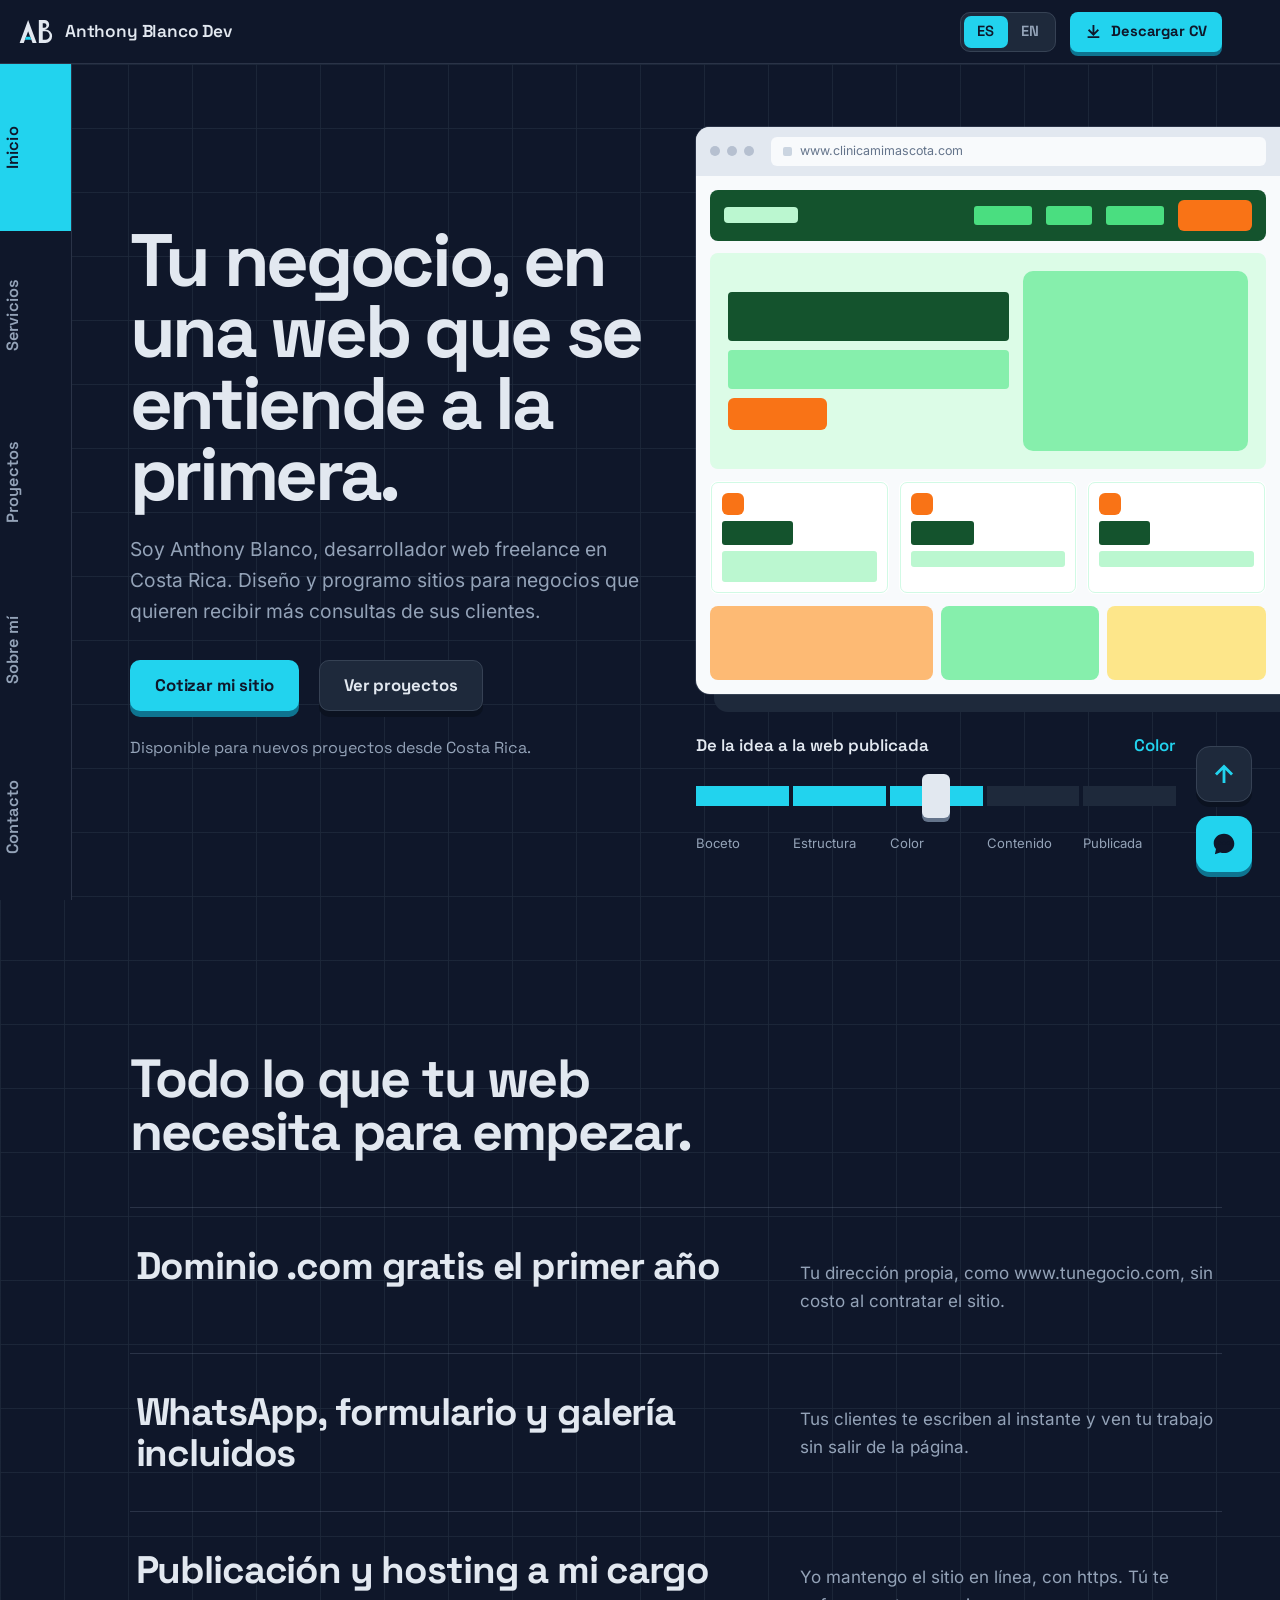
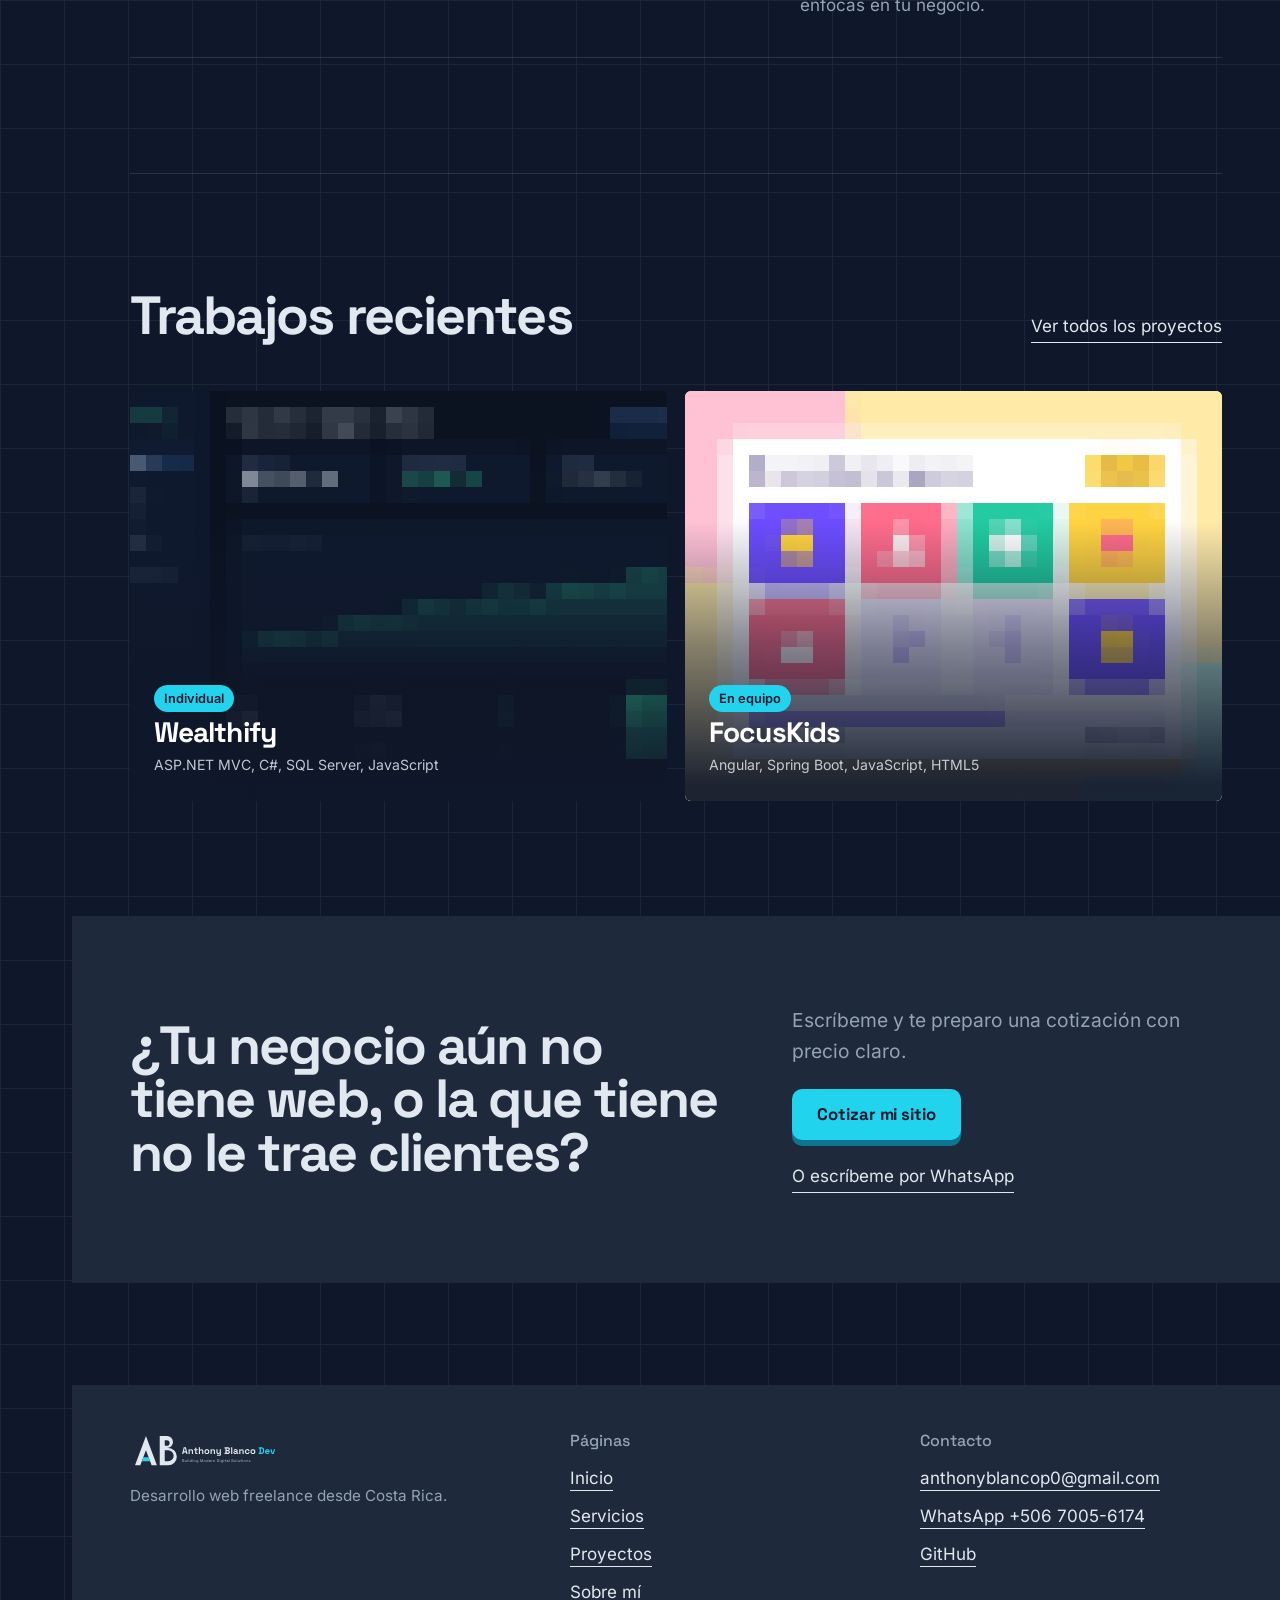
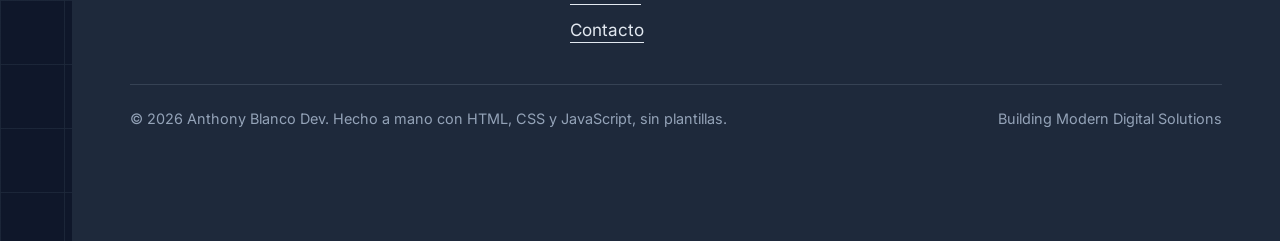
==== commit dca953e3: "Mejora accesibilidad: contraste de la URL de la maqueta y nombre de los botones de idioma Co-Authore" ====
--- a/proyecto/index.html
+++ b/proyecto/index.html
@@ -38,10 +38,10 @@
   </a>
   <div class="head-tools">
     <div class="lang" role="group" aria-label="Cambiar idioma" data-i18n-attr="aria-label:lang.aria" data-lang="es">
-      <button type="button" data-set-lang="es" lang="es" aria-pressed="true" aria-label="Español">ES</button>
-      <button type="button" data-set-lang="en" lang="en" aria-pressed="false" aria-label="English">EN</button>
+      <button type="button" data-set-lang="es" lang="es" aria-pressed="true" aria-label="ES, Español">ES</button>
+      <button type="button" data-set-lang="en" lang="en" aria-pressed="false" aria-label="EN, English">EN</button>
     </div>
-    <a class="key key--sm" href="assets/cv/CV_Imagen_Anthony_Blanco_ES.pdf" download><svg viewBox="0 0 24 24" aria-hidden="true"><path d="M12 4v11M6 10.5 12 16.5l6-6M5 20h14" fill="none" stroke="currentColor" stroke-width="2.6" stroke-linecap="square"/></svg><span class="cv-long" data-i18n="cv.dl">Descargar CV</span><span class="cv-short" data-i18n="cv.dl2">CV</span></a>
+    <a class="key key--sm" href="assets/cv/CV_Imagen_Anthony_Blanco_ES.pdf" data-doc="assets/cv/CV_Imagen_Anthony_Blanco_{L}.pdf" download><svg viewBox="0 0 24 24" aria-hidden="true"><path d="M12 4v11M6 10.5 12 16.5l6-6M5 20h14" fill="none" stroke="currentColor" stroke-width="2.6" stroke-linecap="square"/></svg><span class="cv-long" data-i18n="cv.dl">Descargar CV</span><span class="cv-short" data-i18n="cv.dl2">CV</span></a>
   </div>
 </header>
 
@@ -174,6 +174,7 @@
 
 <div class="mosaic" id="mosaic" hidden aria-hidden="true"></div>
 <script src="assets/js/i18n.js"></script>
+<script src="assets/js/config.js"></script>
 <script src="assets/js/app.js"></script>
 </body>
 </html>
--- a/proyecto/assets/css/main.css
+++ b/proyecto/assets/css/main.css
@@ -243,9 +243,9 @@
   background: #f8fafc; border-radius: 6px; padding: 4px 12px; font-size: .78rem; color: #475569; min-height: 26px; overflow: hidden;
 }
 .win-url .lock { width: 9px; height: 9px; border-radius: 2px; background: #cbd5e1; flex: none; transition: background .4s var(--step); }
-.win-url .url-t { white-space: nowrap; opacity: .35; transition: opacity .4s var(--step); }
+.win-url .url-t { white-space: nowrap; color: #64748b; transition: color .4s var(--step); }
 .builder[data-stage="4"] .lock { background: #16a34a; }
-.builder[data-stage="4"] .url-t { opacity: 1; color: #0f172a; }
+.builder[data-stage="4"] .url-t { color: #0f172a; }
 
 .site { position: relative; padding: 14px; display: grid; grid-template-columns: minmax(0, 1fr); gap: 12px; min-height: 380px; align-content: start; }
 .site * { transition: background-color .45s var(--step), color .45s var(--step), outline-color .45s var(--step), opacity .45s var(--step), transform .45s var(--step), border-color .45s var(--step); }
@@ -452,8 +452,8 @@
 }
 dialog.detail::backdrop { background: rgba(15, 23, 42, .8); }
 .detail__grid { min-height: 100%; display: grid; grid-template-columns: minmax(0, 1.25fr) minmax(0, 1fr); }
-.detail__img { position: relative; background: var(--surface); min-height: 280px; }
-.detail__img img { position: absolute; inset: 0; width: 100%; height: 100%; object-fit: contain; }
+.detail__img { background: var(--surface); min-height: 280px; display: grid; place-items: center; padding: clamp(20px, 4vw, 56px); }
+.detail__img img { width: 100%; height: auto; max-height: 100%; object-fit: contain; border-radius: 8px; box-shadow: 14px 14px 0 0 var(--base); }
 .detail__body { padding: clamp(28px, 4vw, 64px); display: flex; flex-direction: column; justify-content: center; gap: 22px; }
 .detail__body h2 { font-size: clamp(2rem, 4vw, 3.4rem); letter-spacing: -.04em; }
 .detail__tech { display: flex; flex-wrap: wrap; gap: 8px; }
@@ -461,7 +461,7 @@
 .detail__meta { color: var(--muted); font-size: .95rem; }
 .detail__actions { display: flex; gap: 16px; flex-wrap: wrap; align-items: center; }
 .detail__close { position: fixed; top: 16px; right: 16px; z-index: 5; }
-@media (max-width: 860px) { .detail__grid { grid-template-columns: 1fr; } .detail__img { aspect-ratio: 16 / 10; min-height: 0; } }
+@media (max-width: 860px) { .detail__grid { grid-template-columns: 1fr; } .detail__img { min-height: 0; padding: 20px 20px 28px; } }
 
 /* =========================================================
    SERVICIOS
